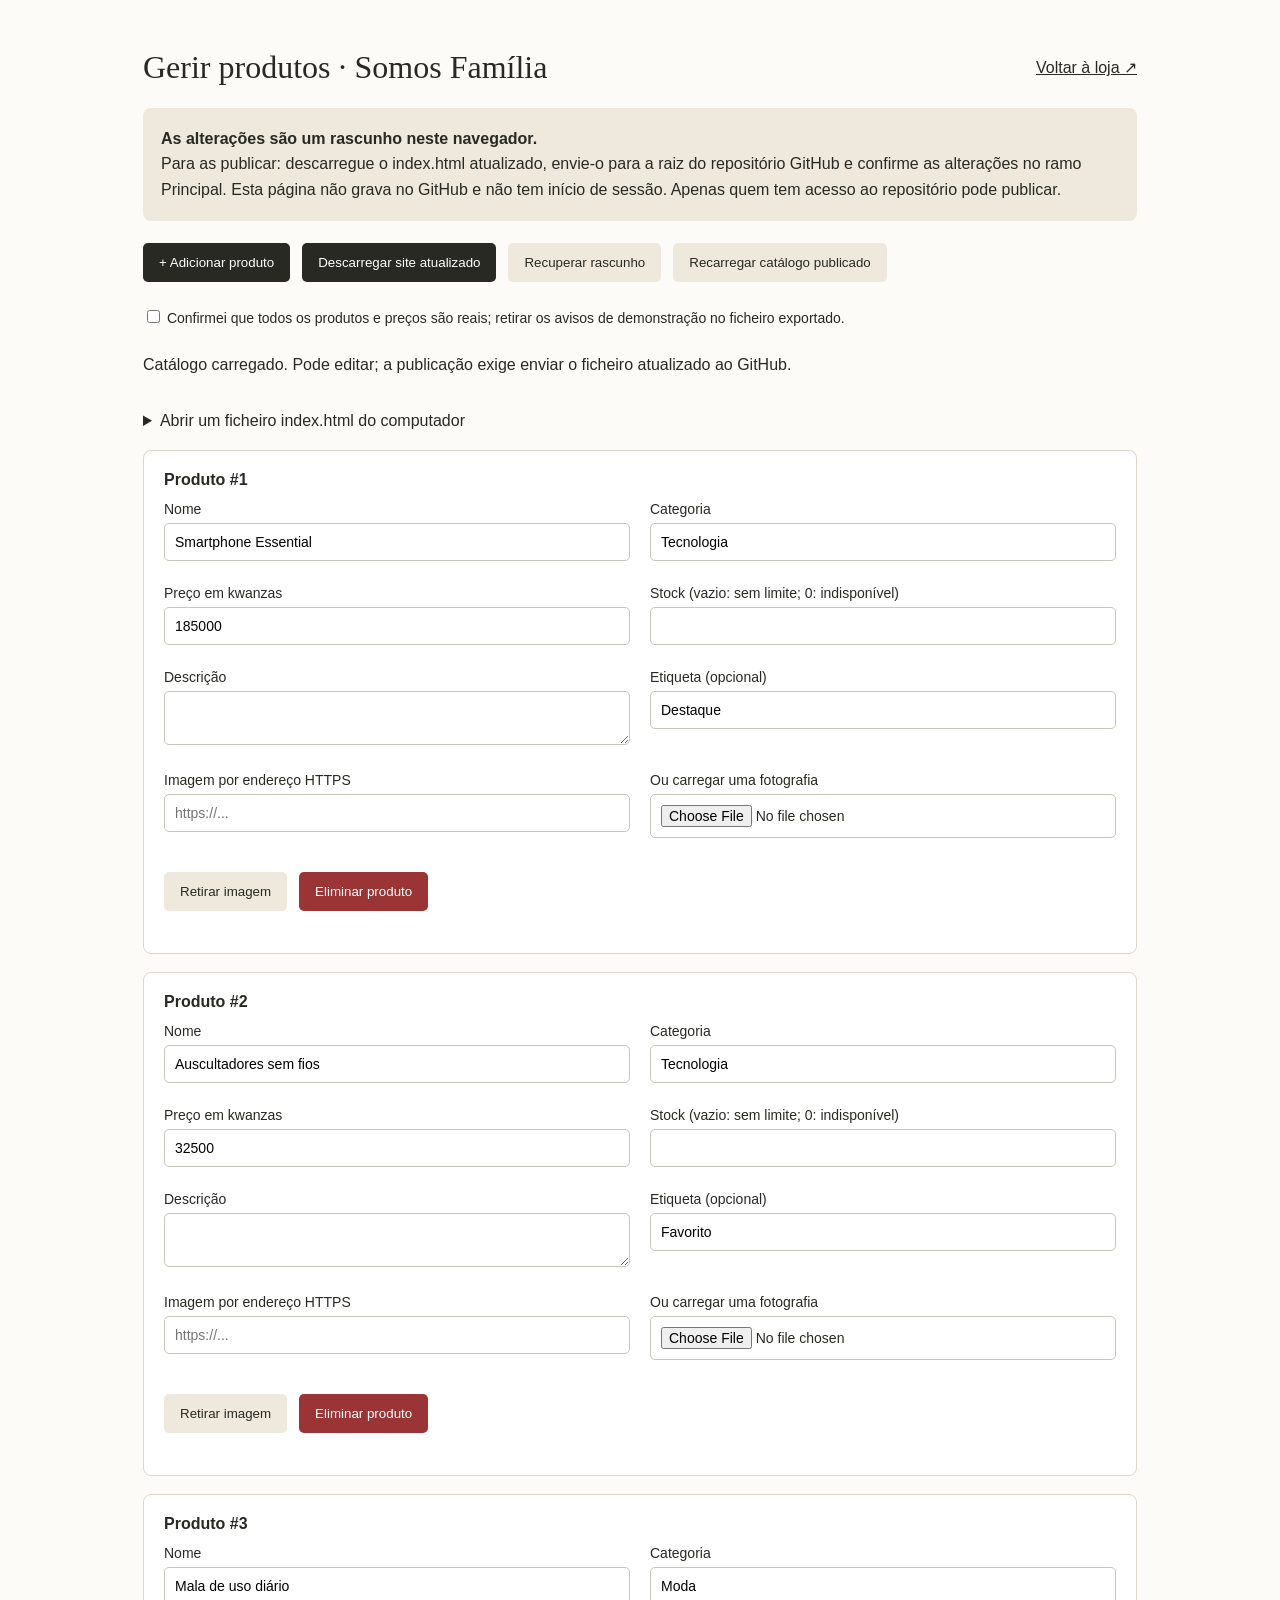
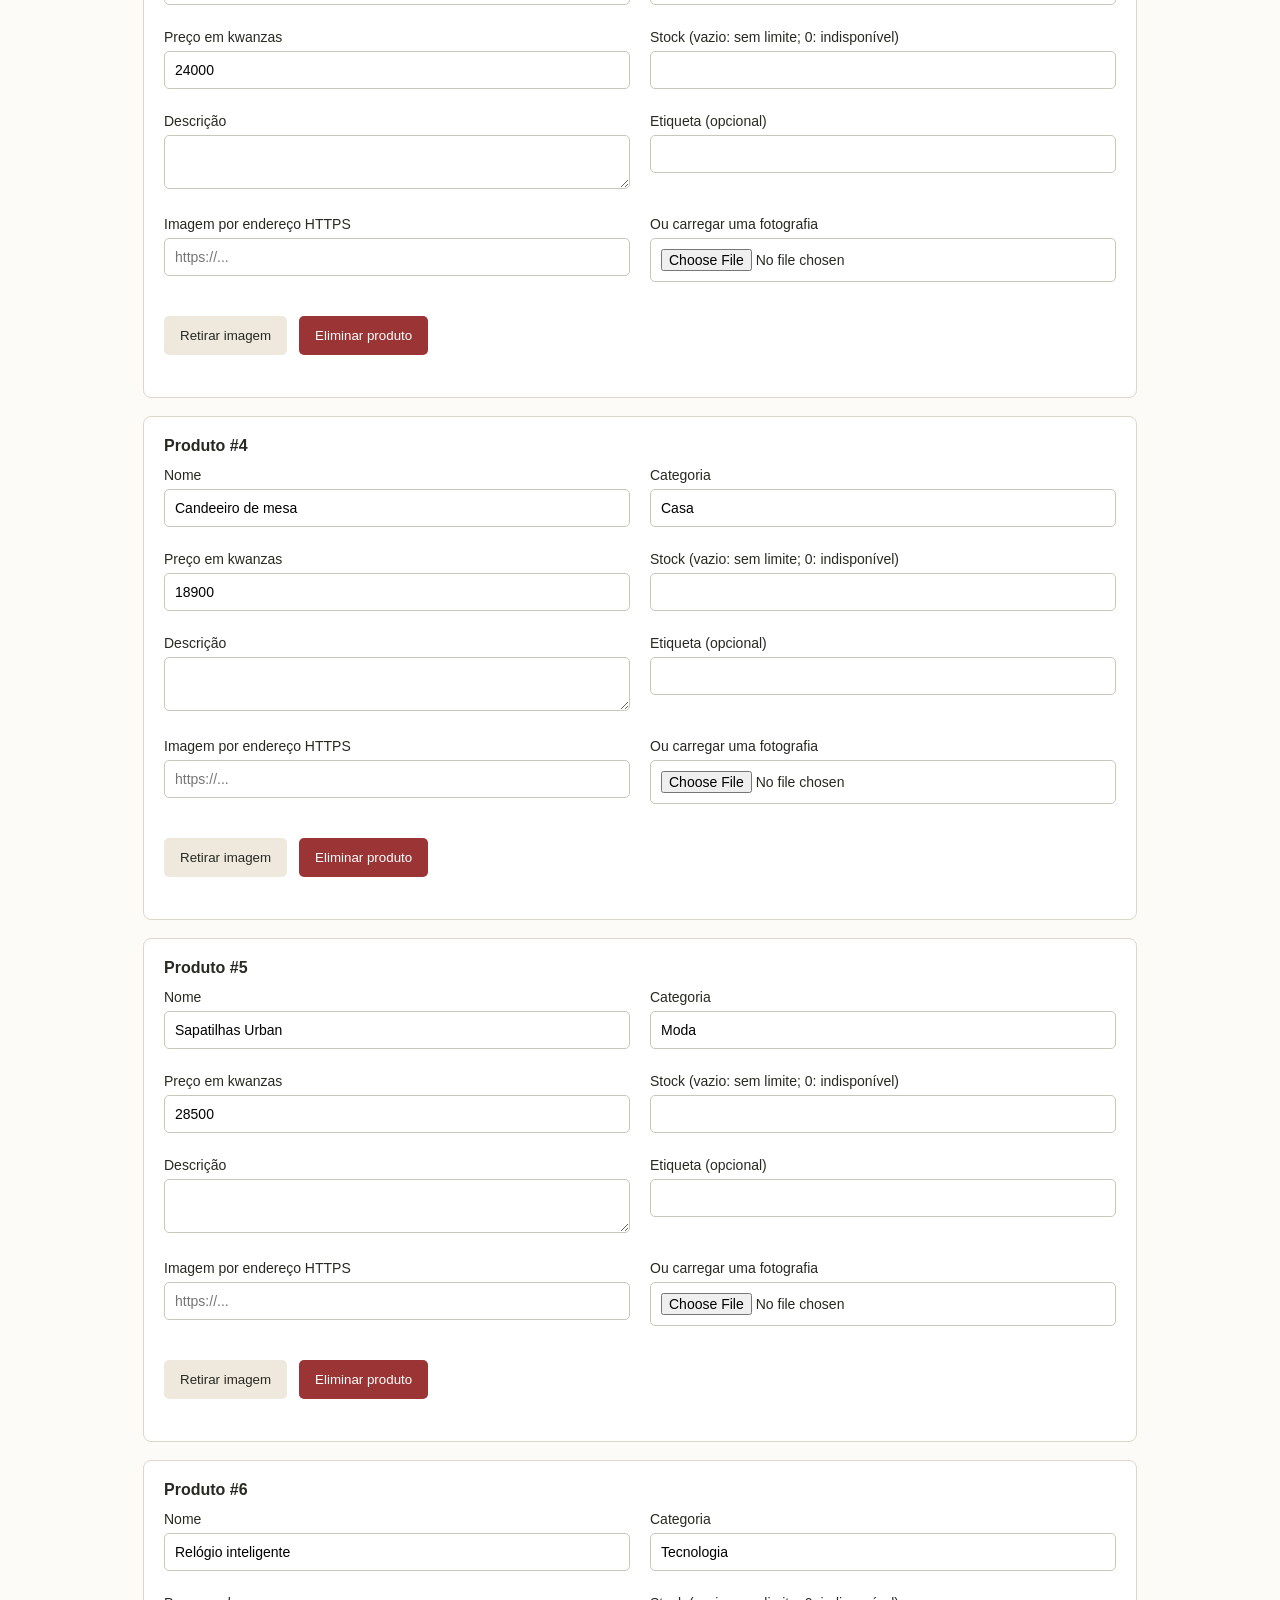
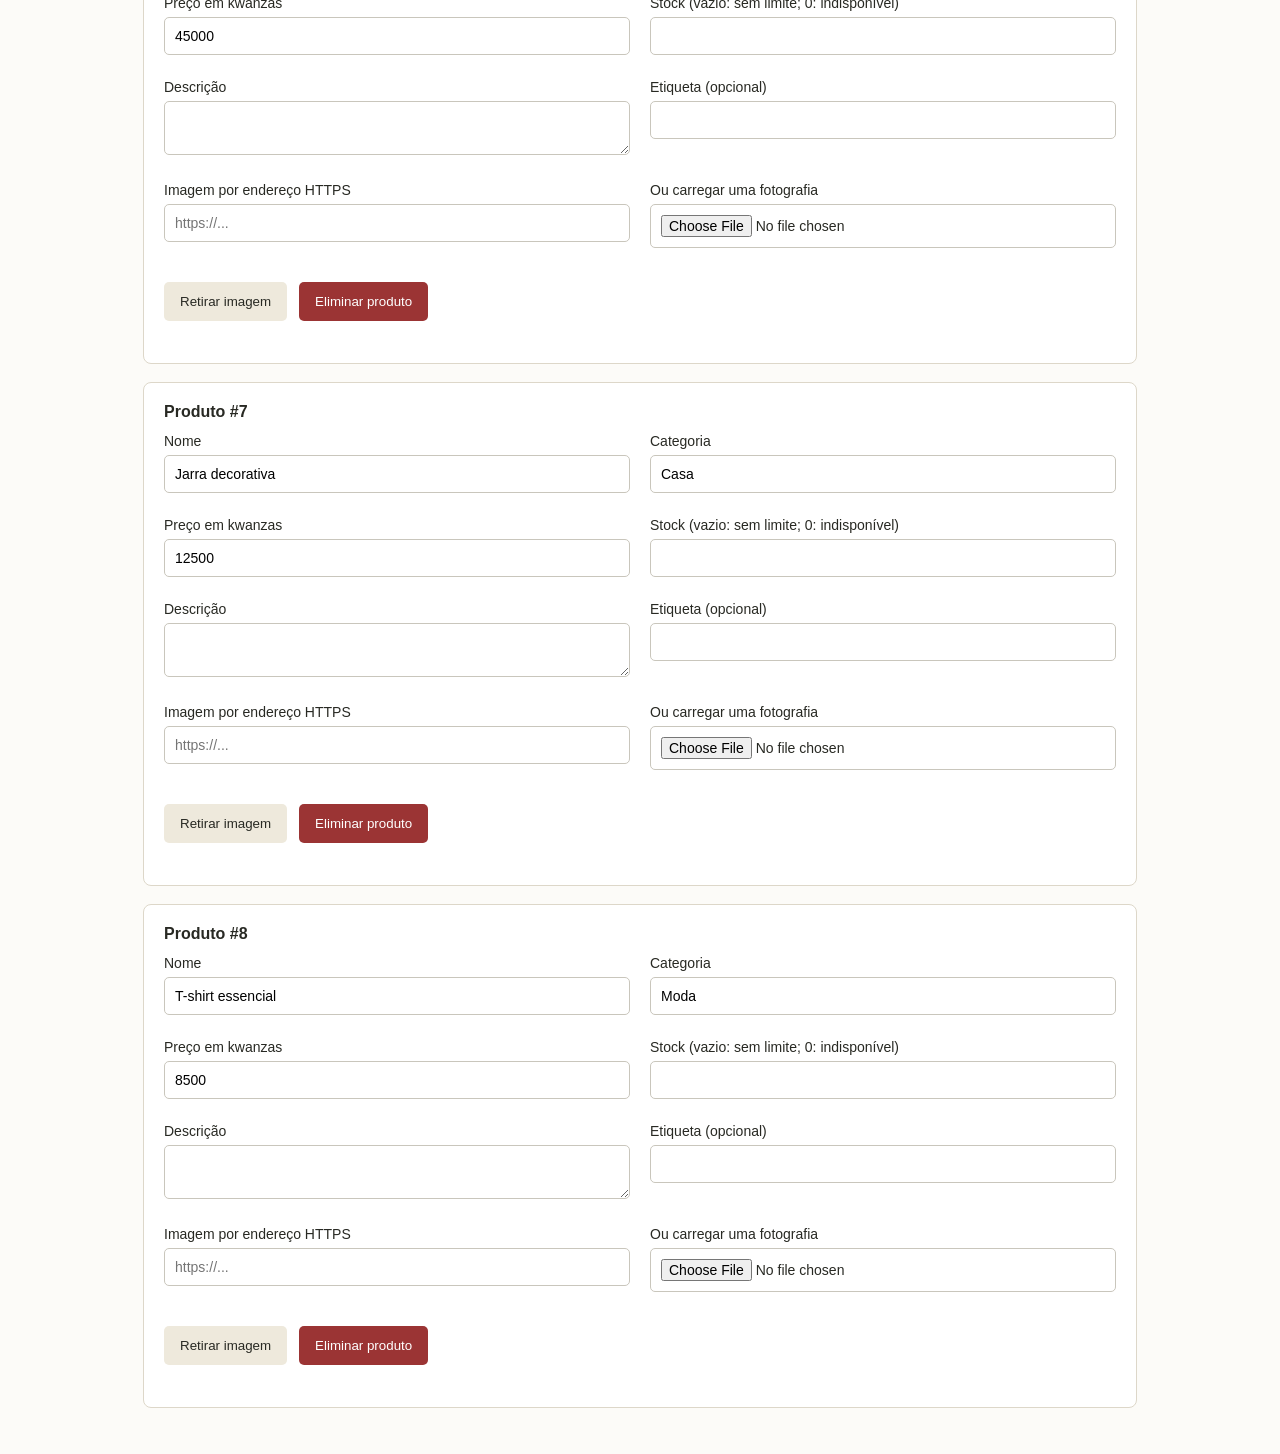
==== admin.html @ 4648beff "Add files via upload" ====
<!doctype html><html lang="pt-AO"><head><meta charset="utf-8"><meta name="viewport" content="width=device-width,initial-scale=1"><title>Gerir produtos — Somos Família</title><style>*{box-sizing:border-box}body{font:16px Arial,sans-serif;background:#fcfbf8;color:#282923;margin:0}main{max-width:1050px;margin:auto;padding:28px}header{display:flex;justify-content:space-between;align-items:center;gap:12px;flex-wrap:wrap}h1{font:32px Georgia,serif}button,.button{background:#282923;color:white;border:0;border-radius:5px;padding:12px 16px;cursor:pointer;text-decoration:none}button:disabled{opacity:.4;cursor:default}.toolbar{display:flex;gap:12px;flex-wrap:wrap;margin:22px 0}.notice{padding:18px;background:#eee9dc;line-height:1.6;border-radius:8px}label{display:block;font-size:14px;margin:12px 0}input,select,textarea{width:100%;padding:10px;border:1px solid #c9c6bc;border-radius:5px;margin-top:6px;font:inherit}article{padding:20px;border:1px solid #ddd7c9;border-radius:8px;margin:18px 0;background:white}.fields{display:grid;grid-template-columns:1fr 1fr;gap:0 20px}.preview{width:100px;height:100px;object-fit:contain}.secondary{background:#eee9dc;color:#282923}.danger{background:#9b3434}#status{padding:15px 0;line-height:1.5}a{color:inherit}details{margin:20px 0}@media(max-width:600px){main{padding:18px}.fields{grid-template-columns:1fr}h1{font-size:27px}}</style></head><body><main><header><h1>Gerir produtos · Somos Família</h1><a href="index.html">Voltar à loja ↗</a></header><div class="notice"><strong>As alterações são um rascunho neste navegador.</strong><br>Para as publicar: descarregue o index.html atualizado, envie-o para a raiz do repositório GitHub e confirme as alterações no ramo Principal. Esta página não grava no GitHub e não tem início de sessão. Apenas quem tem acesso ao repositório pode publicar.</div><div class="toolbar"><button id="add" disabled>+ Adicionar produto</button><button id="export" disabled>Descarregar site atualizado</button><button id="restore" class="secondary" disabled>Recuperar rascunho</button><button id="reset" class="secondary" disabled>Recarregar catálogo publicado</button></div><label><input id="real-prices" type="checkbox" style="width:auto"> Confirmei que todos os produtos e preços são reais; retirar os avisos de demonstração no ficheiro exportado.</label><div id="status" role="status">A carregar o catálogo…</div><details><summary>Abrir um ficheiro index.html do computador</summary><p>Use esta opção se abriu o gestor fora do site ou quer importar uma versão anterior.</p><input id="import" type="file" accept=".html,text/html"></details><section id="list"></section></main><script>
const key='somosfamilia-manager-draft-v1';let template='',products=[];
const $=id=>document.getElementById(id),esc=v=>String(v??'').replace(/[&<>"']/g,c=>({'&':'&amp;','<':'&lt;','>':'&gt;','"':'&quot;',"'":'&#39;'}[c]));
function tell(s){$('status').textContent=s}
function extract(html){const m=html.match(/let products=(\[[\s\S]*?\]);let cart=/);if(!m)throw new Error('Este ficheiro não contém o catálogo compatível.');const a=JSON.parse(m[1]);validate(a);return a}
function validate(a){if(!Array.isArray(a)||!a.length||a.length>200)throw new Error('O catálogo deve ter entre 1 e 200 produtos.');const ids=new Set;for(const p of a){if(!Number.isSafeInteger(p.id)||p.id<1||ids.has(p.id))throw new Error('Identificador inválido ou duplicado.');ids.add(p.id);if(typeof p.name!=='string'||!p.name.trim()||typeof p.cat!=='string'||!p.cat.trim())throw new Error('Preencha o nome e a categoria de todos os produtos.');if(!Number.isFinite(p.price)||p.price<0)throw new Error('Preencha preços válidos em kwanzas.');if(p.stock!=null&&(!Number.isInteger(p.stock)||p.stock<0))throw new Error('O stock deve ser um número inteiro positivo ou zero.');if(p.image&&!/^(https:\/\/|data:image\/(png|jpeg|webp);base64,)/i.test(p.image))throw new Error('Use uma imagem carregada ou um endereço HTTPS.');}}
function draft(){try{localStorage.setItem(key,JSON.stringify({products,real:$('real-prices').checked}));tell('Rascunho guardado neste navegador. Ainda não publicado.')}catch{tell('Não foi possível guardar o rascunho. Descarregue o ficheiro antes de fechar.')}}
function render(){ $('list').innerHTML=products.map(p=>`<article data-id="${p.id}"><strong>Produto #${p.id}</strong><div class="fields"><label>Nome<input data-field="name" value="${esc(p.name)}" maxlength="150" required></label><label>Categoria<input data-field="cat" value="${esc(p.cat)}" maxlength="60" required></label><label>Preço em kwanzas<input data-field="price" type="number" min="0" step="0.01" value="${p.price}"></label><label>Stock (vazio: sem limite; 0: indisponível)<input data-field="stock" type="number" min="0" step="1" value="${p.stock??''}"></label><label>Descrição<textarea data-field="description" maxlength="500">${esc(p.description||'')}</textarea></label><label>Etiqueta (opcional)<input data-field="badge" value="${esc(p.badge||'')}" maxlength="60"></label><label>Imagem por endereço HTTPS<input data-field="image" value="${p.image?.startsWith('https://')?esc(p.image):''}" placeholder="https://..."></label><label>Ou carregar uma fotografia<input data-upload type="file" accept="image/png,image/jpeg,image/webp"></label></div>${p.image?`<img class="preview" src="${esc(p.image)}" alt="Pré-visualização">`:''}<div class="toolbar"><button class="secondary" data-clear>Retirar imagem</button><button class="danger" data-delete>Eliminar produto</button></div></article>`).join('');}
function activate(html){const a=extract(html);template=html;products=a;render();for(const id of ['add','export','reset','restore'])$(id).disabled=false;tell('Catálogo carregado. Pode editar; a publicação exige enviar o ficheiro atualizado ao GitHub.');}
$('list').addEventListener('input',e=>{const field=e.target.dataset.field;if(!field)return;const p=products.find(p=>p.id===Number(e.target.closest('article').dataset.id));let v=e.target.value;if(field==='price')v=v===''?NaN:Number(v);if(field==='stock')v=v===''?null:Number(v);if(field==='image'&&!v&&p.image?.startsWith('data:'))return;p[field]=v;draft()});
$('list').addEventListener('click',e=>{const card=e.target.closest('article');if(!card)return;const id=Number(card.dataset.id);if(e.target.hasAttribute('data-delete')){if(!confirm('Eliminar este produto do rascunho?'))return;products=products.filter(p=>p.id!==id);render();draft()}if(e.target.hasAttribute('data-clear')){delete products.find(p=>p.id===id).image;render();draft()}});
$('list').addEventListener('change',async e=>{if(!e.target.hasAttribute('data-upload'))return;const file=e.target.files[0];if(!file)return;try{if(!['image/png','image/jpeg','image/webp'].includes(file.type))throw new Error('Escolha PNG, JPEG ou WebP.');if(file.size>15000000)throw new Error('Escolha uma imagem até 15 MB.');const id=Number(e.target.closest('article').dataset.id),img=await createImageBitmap(file),c=document.createElement('canvas'),scale=Math.min(1,900/Math.max(img.width,img.height));c.width=Math.max(1,Math.round(img.width*scale));c.height=Math.max(1,Math.round(img.height*scale));c.getContext('2d').drawImage(img,0,0,c.width,c.height);img.close();const p=products.find(p=>p.id===id);if(!p)return;p.image=c.toDataURL('image/webp',0.82);render();draft()}catch(err){tell(err.message)}});
$('add').onclick=()=>{products.push({id:Math.max(0,...products.map(p=>p.id))+1,name:'Novo produto',cat:'Casa',price:0,art:'bag'});render();draft();$('list').lastElementChild.scrollIntoView({behavior:'smooth'});};
$('real-prices').onchange=draft;
$('restore').onclick=()=>{try{const a=JSON.parse(localStorage.getItem(key)||'null');if(!a)throw new Error('Não há rascunho guardado.');validate(a.products);products=a.products;$('real-prices').checked=!!a.real;render();tell('Rascunho recuperado. Ainda não publicado.')}catch(e){tell(e.message)}};
$('reset').onclick=()=>{if(!confirm('Substituir as alterações pelo catálogo carregado do site?'))return;products=extract(template);$('real-prices').checked=false;render();draft()};
$('import').onchange=async e=>{try{const f=e.target.files[0];if(f)activate(await f.text())}catch(err){tell(err.message)}};
function build(){validate(products);const json=JSON.stringify(products).replace(/</g,'\\u003c');let html=template.replace(/let products=(\[[\s\S]*?\]);let cart=/,()=> 'let products='+json+';let cart=');if($('real-prices').checked){html=html.replace('CATÁLOGO DE DEMONSTRAÇÃO · PREÇOS ILUSTRATIVOS EM KWANZAS','SOMOS FAMÍLIA · PREÇOS EM KWANZAS').replace('Loja de demonstração · Catálogo de exemplo','Produtos e preços sujeitos a confirmação').replace('Catálogo de exemplo: produtos e preços ilustrativos.','Confirme preços e disponibilidade com a loja.').replace('CATÁLOGO DE EXEMPLO — confirmar produtos e preços.','Confirmar produtos, preços e entrega.').replace('Total ilustrativo:','Subtotal dos produtos:').replace('Loja de demonstração com catálogo e carrinho.','Catálogo de produtos e pedidos por WhatsApp.');}return html;}
$('export').onclick=()=>{try{const html=build(),blob=new Blob([html],{type:'text/html;charset=utf-8'}),url=URL.createObjectURL(blob),a=document.createElement('a');a.href=url;a.download='index.html';a.click();setTimeout(()=>URL.revokeObjectURL(url),10000);tell('index.html descarregado. Envie-o à raiz do GitHub, com esse nome exato, e confirme no ramo Principal para publicar.')}catch(e){tell(e.message)}};
fetch('index.html',{cache:'no-store'}).then(r=>{if(!r.ok)throw new Error('Não foi possível abrir o site.');return r.text()}).then(activate).catch(()=>tell('Abra este gestor no site publicado ou importe o index.html do computador.'));
</script></body></html>
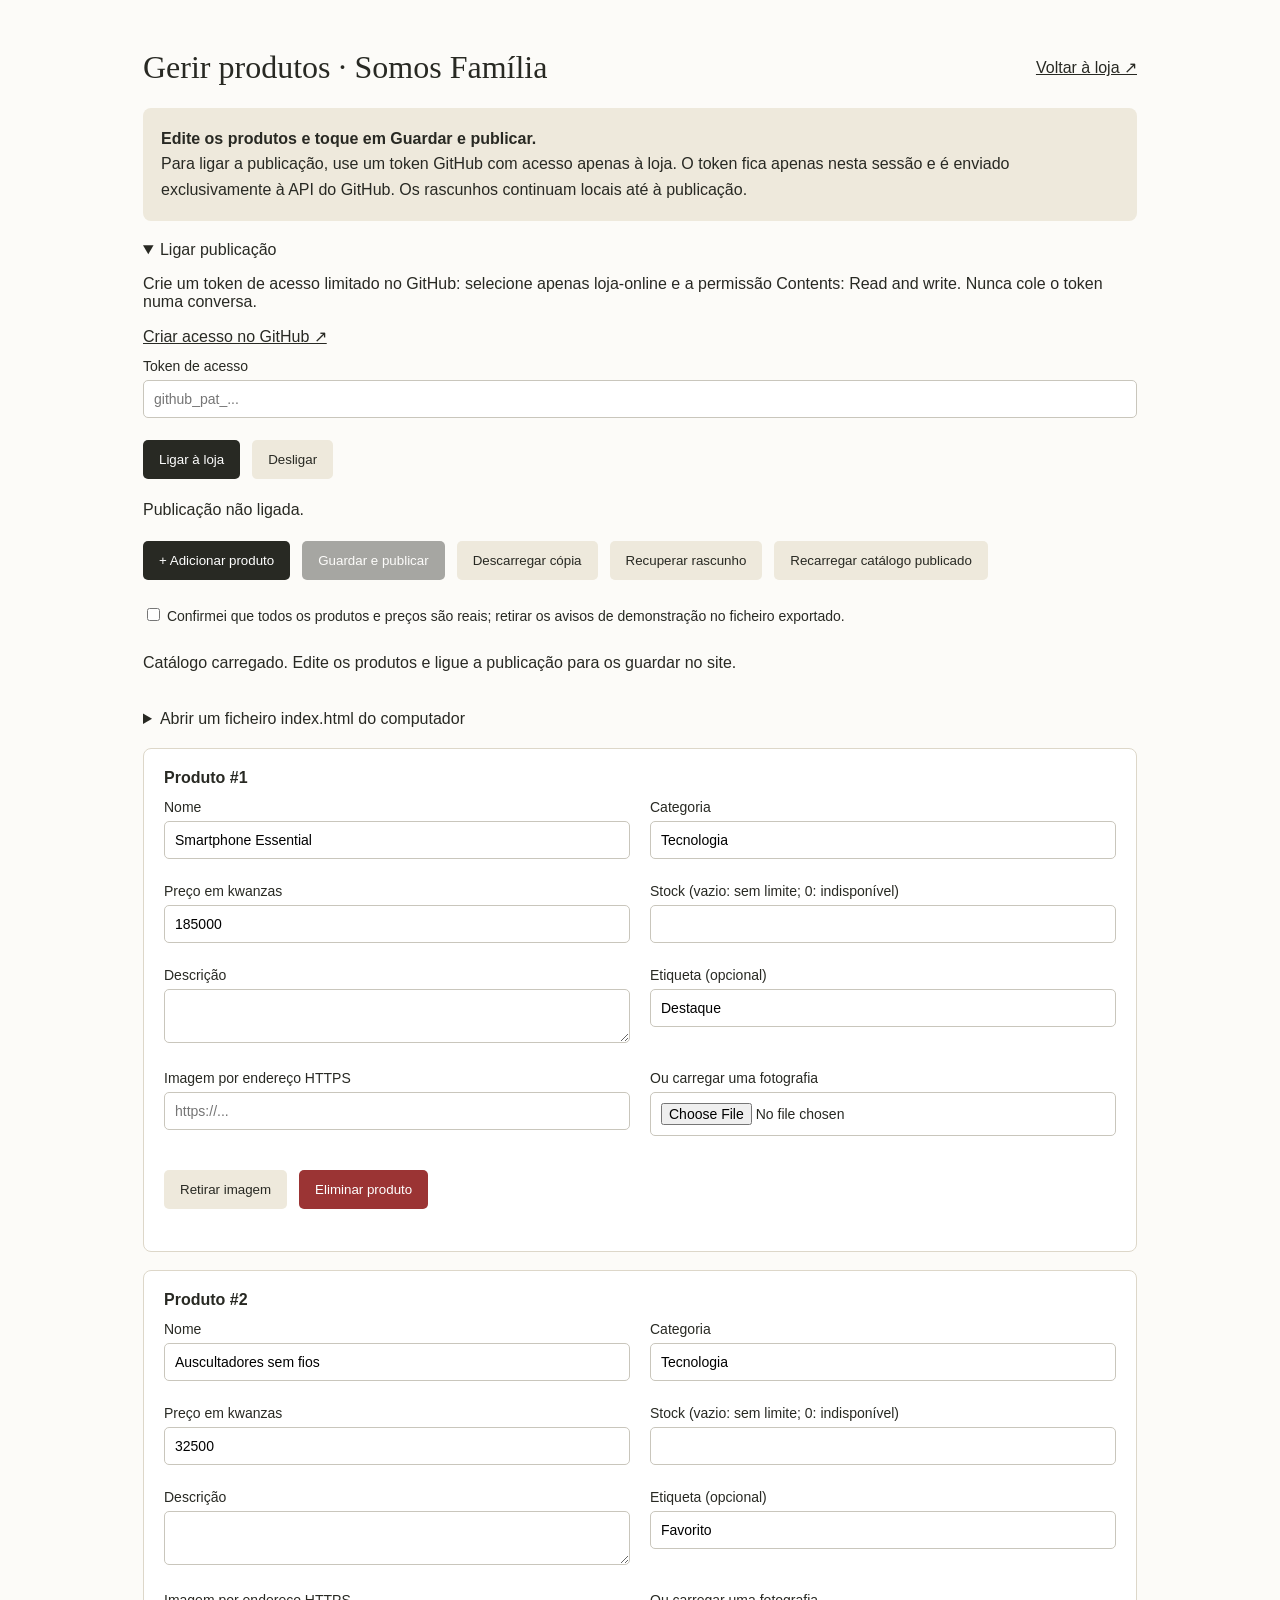
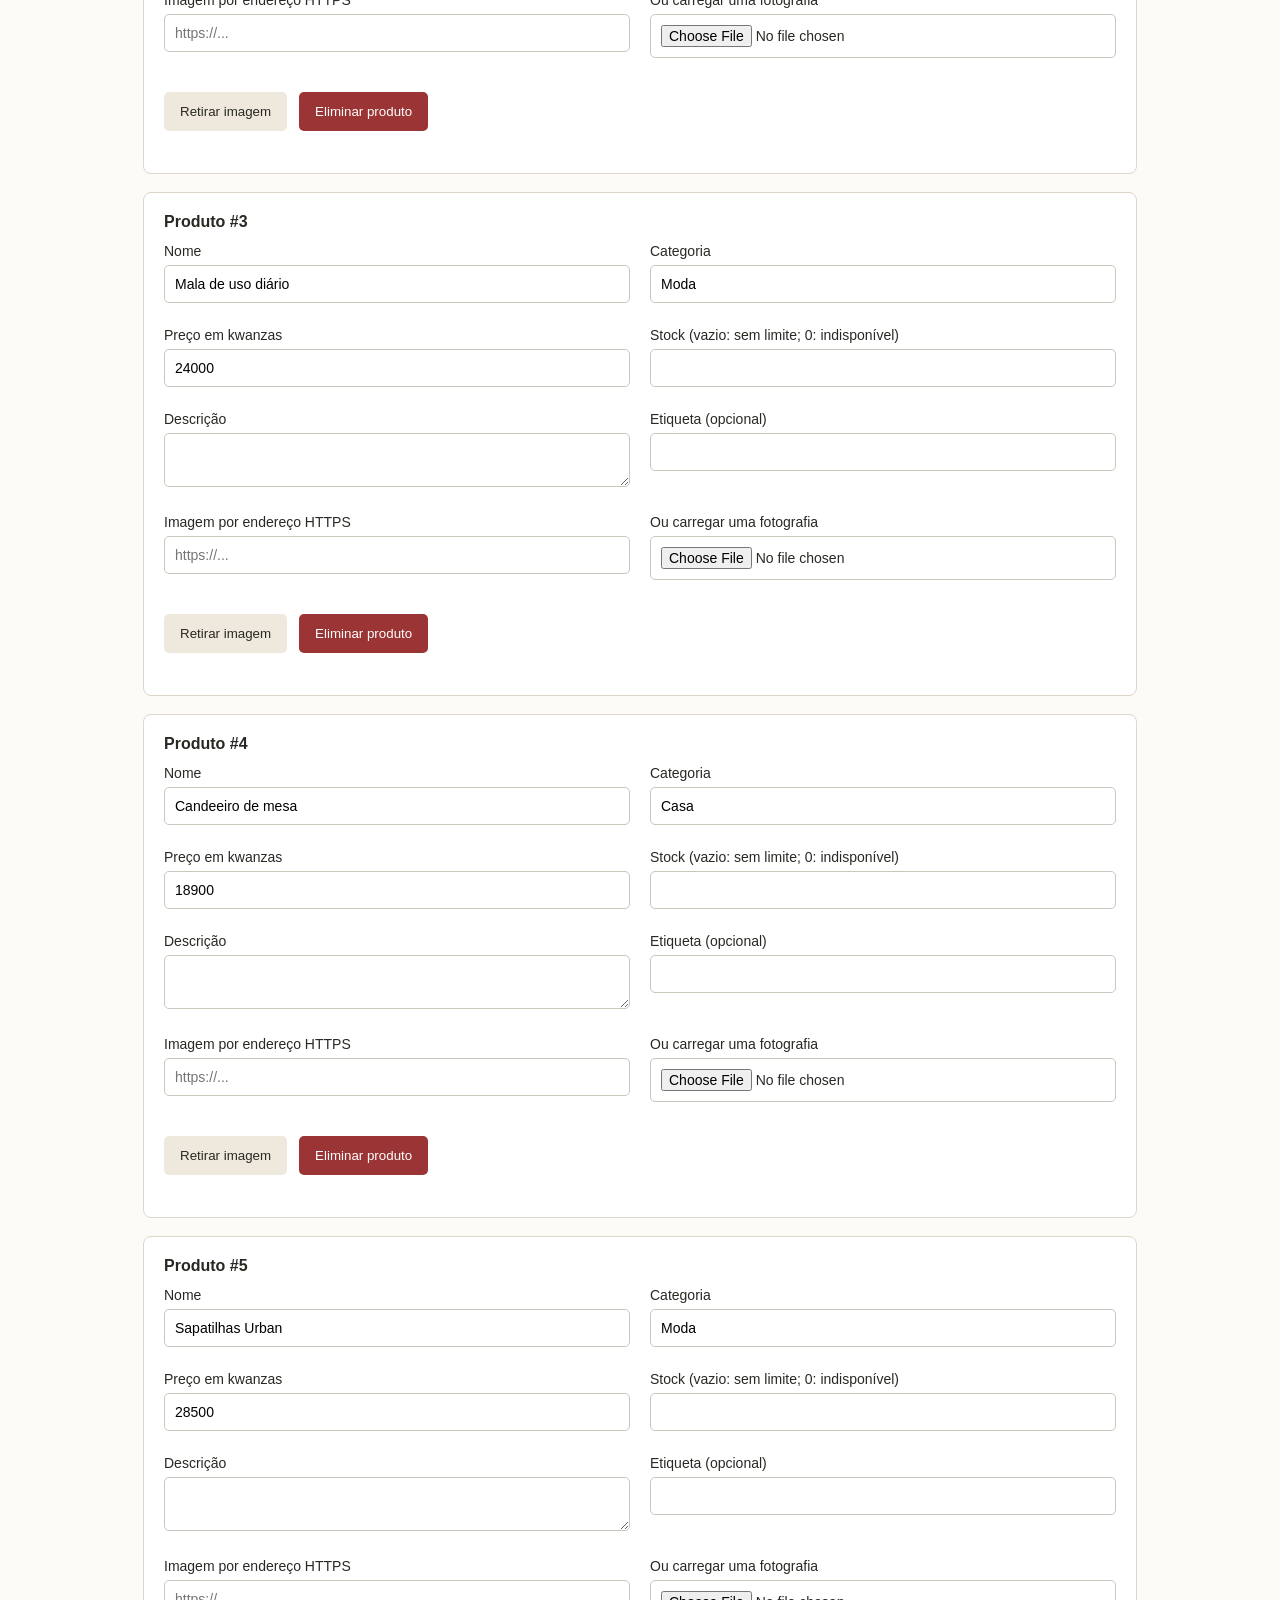
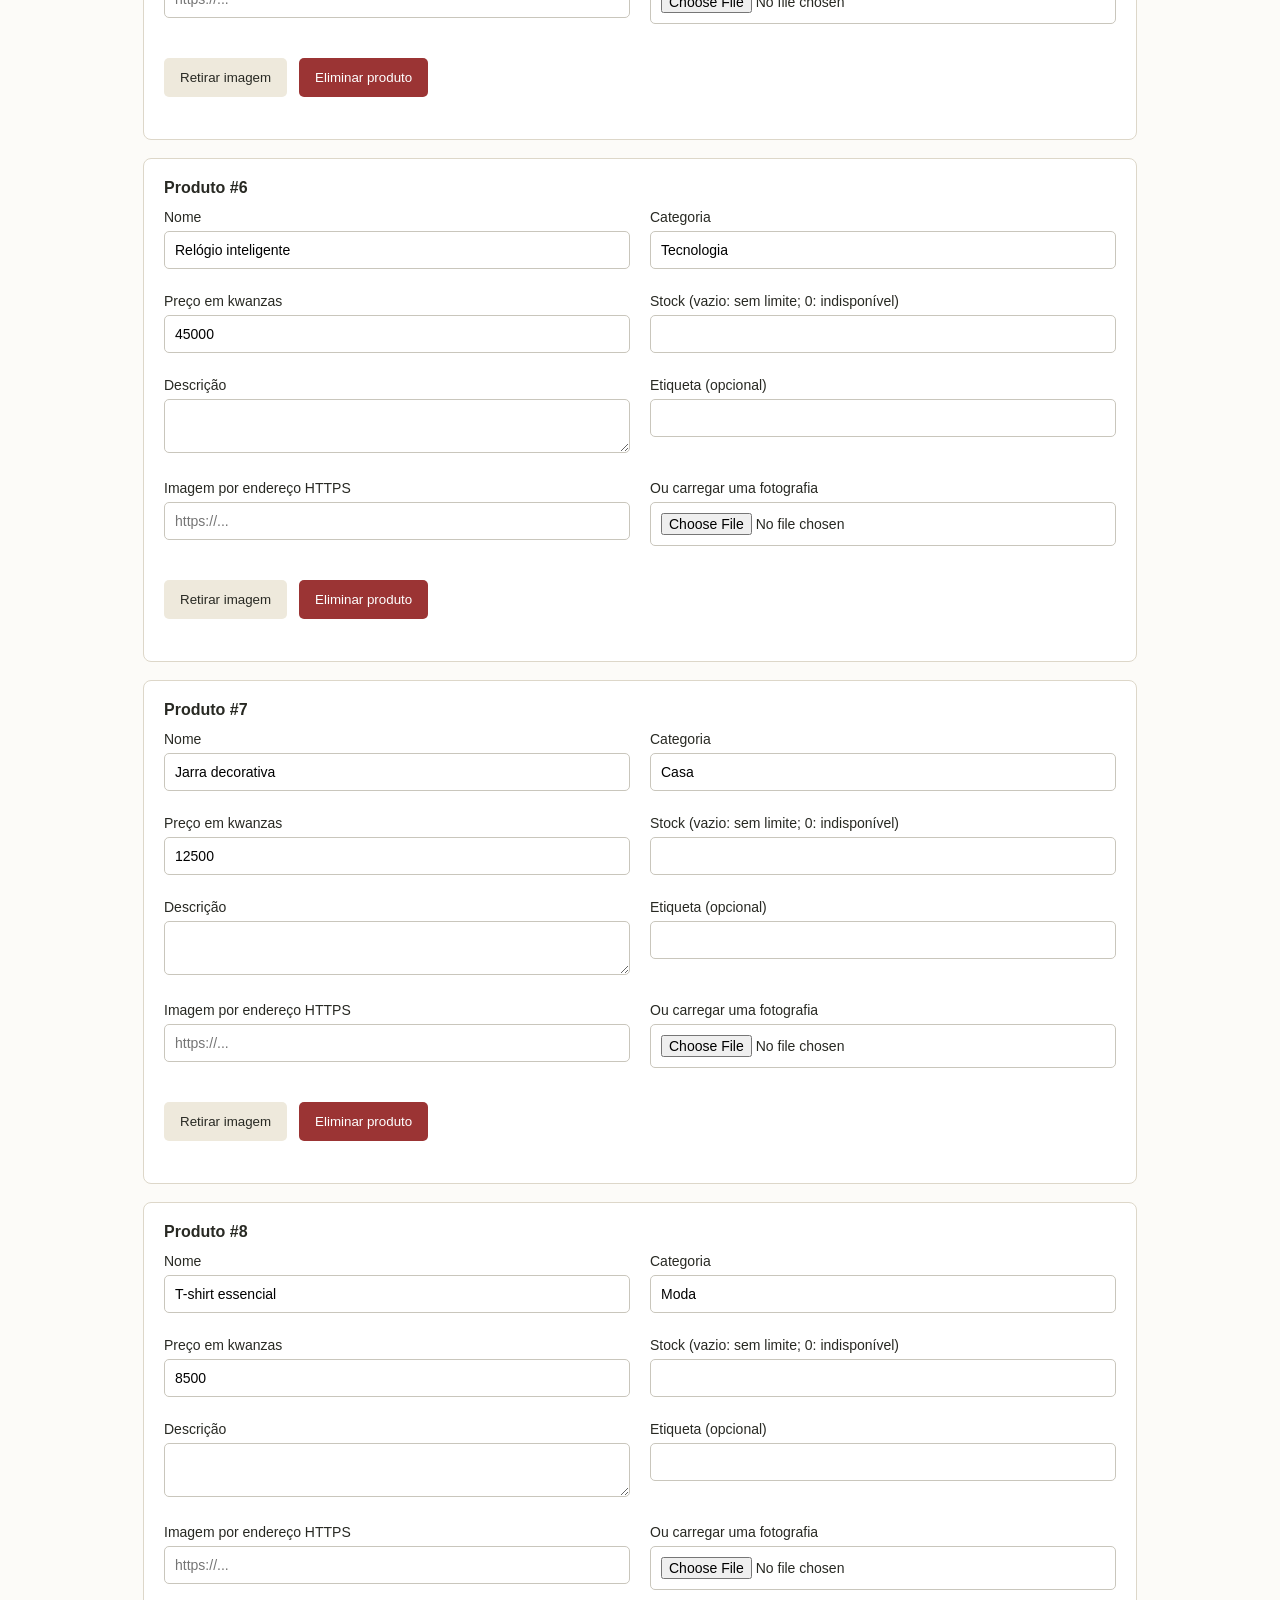
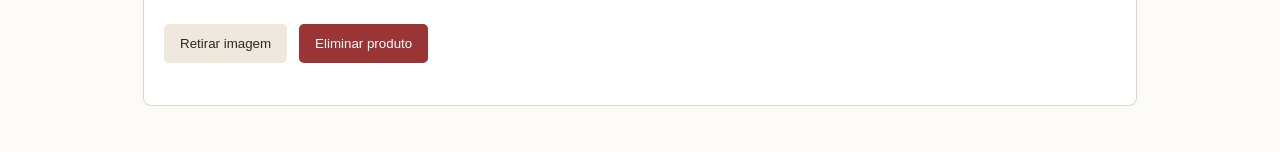
==== commit f13c9fc7: "Add files via upload" ====
--- a/admin.html
+++ b/admin.html
@@ -1,4 +1,4 @@
-<!doctype html><html lang="pt-AO"><head><meta charset="utf-8"><meta name="viewport" content="width=device-width,initial-scale=1"><title>Gerir produtos — Somos Família</title><style>*{box-sizing:border-box}body{font:16px Arial,sans-serif;background:#fcfbf8;color:#282923;margin:0}main{max-width:1050px;margin:auto;padding:28px}header{display:flex;justify-content:space-between;align-items:center;gap:12px;flex-wrap:wrap}h1{font:32px Georgia,serif}button,.button{background:#282923;color:white;border:0;border-radius:5px;padding:12px 16px;cursor:pointer;text-decoration:none}button:disabled{opacity:.4;cursor:default}.toolbar{display:flex;gap:12px;flex-wrap:wrap;margin:22px 0}.notice{padding:18px;background:#eee9dc;line-height:1.6;border-radius:8px}label{display:block;font-size:14px;margin:12px 0}input,select,textarea{width:100%;padding:10px;border:1px solid #c9c6bc;border-radius:5px;margin-top:6px;font:inherit}article{padding:20px;border:1px solid #ddd7c9;border-radius:8px;margin:18px 0;background:white}.fields{display:grid;grid-template-columns:1fr 1fr;gap:0 20px}.preview{width:100px;height:100px;object-fit:contain}.secondary{background:#eee9dc;color:#282923}.danger{background:#9b3434}#status{padding:15px 0;line-height:1.5}a{color:inherit}details{margin:20px 0}@media(max-width:600px){main{padding:18px}.fields{grid-template-columns:1fr}h1{font-size:27px}}</style></head><body><main><header><h1>Gerir produtos · Somos Família</h1><a href="index.html">Voltar à loja ↗</a></header><div class="notice"><strong>As alterações são um rascunho neste navegador.</strong><br>Para as publicar: descarregue o index.html atualizado, envie-o para a raiz do repositório GitHub e confirme as alterações no ramo Principal. Esta página não grava no GitHub e não tem início de sessão. Apenas quem tem acesso ao repositório pode publicar.</div><div class="toolbar"><button id="add" disabled>+ Adicionar produto</button><button id="export" disabled>Descarregar site atualizado</button><button id="restore" class="secondary" disabled>Recuperar rascunho</button><button id="reset" class="secondary" disabled>Recarregar catálogo publicado</button></div><label><input id="real-prices" type="checkbox" style="width:auto"> Confirmei que todos os produtos e preços são reais; retirar os avisos de demonstração no ficheiro exportado.</label><div id="status" role="status">A carregar o catálogo…</div><details><summary>Abrir um ficheiro index.html do computador</summary><p>Use esta opção se abriu o gestor fora do site ou quer importar uma versão anterior.</p><input id="import" type="file" accept=".html,text/html"></details><section id="list"></section></main><script>
+<!doctype html><html lang="pt-AO"><head><meta charset="utf-8"><meta name="viewport" content="width=device-width,initial-scale=1"><title>Gerir produtos — Somos Família</title><style>*{box-sizing:border-box}body{font:16px Arial,sans-serif;background:#fcfbf8;color:#282923;margin:0}main{max-width:1050px;margin:auto;padding:28px}header{display:flex;justify-content:space-between;align-items:center;gap:12px;flex-wrap:wrap}h1{font:32px Georgia,serif}button,.button{background:#282923;color:white;border:0;border-radius:5px;padding:12px 16px;cursor:pointer;text-decoration:none}button:disabled{opacity:.4;cursor:default}.toolbar{display:flex;gap:12px;flex-wrap:wrap;margin:22px 0}.notice{padding:18px;background:#eee9dc;line-height:1.6;border-radius:8px}label{display:block;font-size:14px;margin:12px 0}input,select,textarea{width:100%;padding:10px;border:1px solid #c9c6bc;border-radius:5px;margin-top:6px;font:inherit}article{padding:20px;border:1px solid #ddd7c9;border-radius:8px;margin:18px 0;background:white}.fields{display:grid;grid-template-columns:1fr 1fr;gap:0 20px}.preview{width:100px;height:100px;object-fit:contain}.secondary{background:#eee9dc;color:#282923}.danger{background:#9b3434}#status{padding:15px 0;line-height:1.5}a{color:inherit}details{margin:20px 0}@media(max-width:600px){main{padding:18px}.fields{grid-template-columns:1fr}h1{font-size:27px}}</style></head><body><main><header><h1>Gerir produtos · Somos Família</h1><a href="index.html">Voltar à loja ↗</a></header><div class="notice"><strong>Edite os produtos e toque em Guardar e publicar.</strong><br>Para ligar a publicação, use um token GitHub com acesso apenas à loja. O token fica apenas nesta sessão e é enviado exclusivamente à API do GitHub. Os rascunhos continuam locais até à publicação.</div><details open><summary>Ligar publicação</summary><p>Crie um token de acesso limitado no GitHub: selecione apenas loja-online e a permissão Contents: Read and write. Nunca cole o token numa conversa.</p><a href="https://github.com/settings/personal-access-tokens/new?name=Somos%20Familia%20Produtos&target_name=eteodoro440-spec&expires_in=30&contents=write" target="_blank" rel="noopener">Criar acesso no GitHub ↗</a><label>Token de acesso<input id="token" type="password" autocomplete="off" spellcheck="false" placeholder="github_pat_..."></label><div class="toolbar"><button id="connect" type="button">Ligar à loja</button><button id="disconnect" type="button" class="secondary">Desligar</button></div><p id="connection" role="status">Publicação não ligada.</p></details><div class="toolbar"><button id="add" disabled>+ Adicionar produto</button><button id="publish" disabled>Guardar e publicar</button><button id="export" class="secondary" disabled>Descarregar cópia</button><button id="restore" class="secondary" disabled>Recuperar rascunho</button><button id="reset" class="secondary" disabled>Recarregar catálogo publicado</button></div><label><input id="real-prices" type="checkbox" style="width:auto"> Confirmei que todos os produtos e preços são reais; retirar os avisos de demonstração no ficheiro exportado.</label><div id="status" role="status">A carregar o catálogo…</div><details><summary>Abrir um ficheiro index.html do computador</summary><p>Use esta opção se abriu o gestor fora do site ou quer importar uma versão anterior.</p><input id="import" type="file" accept=".html,text/html"></details><section id="list"></section></main><script>
 const key='somosfamilia-manager-draft-v1';let template='',products=[];
 const $=id=>document.getElementById(id),esc=v=>String(v??'').replace(/[&<>"']/g,c=>({'&':'&amp;','<':'&lt;','>':'&gt;','"':'&quot;',"'":'&#39;'}[c]));
 function tell(s){$('status').textContent=s}
@@ -6,7 +6,7 @@
 function validate(a){if(!Array.isArray(a)||!a.length||a.length>200)throw new Error('O catálogo deve ter entre 1 e 200 produtos.');const ids=new Set;for(const p of a){if(!Number.isSafeInteger(p.id)||p.id<1||ids.has(p.id))throw new Error('Identificador inválido ou duplicado.');ids.add(p.id);if(typeof p.name!=='string'||!p.name.trim()||typeof p.cat!=='string'||!p.cat.trim())throw new Error('Preencha o nome e a categoria de todos os produtos.');if(!Number.isFinite(p.price)||p.price<0)throw new Error('Preencha preços válidos em kwanzas.');if(p.stock!=null&&(!Number.isInteger(p.stock)||p.stock<0))throw new Error('O stock deve ser um número inteiro positivo ou zero.');if(p.image&&!/^(https:\/\/|data:image\/(png|jpeg|webp);base64,)/i.test(p.image))throw new Error('Use uma imagem carregada ou um endereço HTTPS.');}}
 function draft(){try{localStorage.setItem(key,JSON.stringify({products,real:$('real-prices').checked}));tell('Rascunho guardado neste navegador. Ainda não publicado.')}catch{tell('Não foi possível guardar o rascunho. Descarregue o ficheiro antes de fechar.')}}
 function render(){ $('list').innerHTML=products.map(p=>`<article data-id="${p.id}"><strong>Produto #${p.id}</strong><div class="fields"><label>Nome<input data-field="name" value="${esc(p.name)}" maxlength="150" required></label><label>Categoria<input data-field="cat" value="${esc(p.cat)}" maxlength="60" required></label><label>Preço em kwanzas<input data-field="price" type="number" min="0" step="0.01" value="${p.price}"></label><label>Stock (vazio: sem limite; 0: indisponível)<input data-field="stock" type="number" min="0" step="1" value="${p.stock??''}"></label><label>Descrição<textarea data-field="description" maxlength="500">${esc(p.description||'')}</textarea></label><label>Etiqueta (opcional)<input data-field="badge" value="${esc(p.badge||'')}" maxlength="60"></label><label>Imagem por endereço HTTPS<input data-field="image" value="${p.image?.startsWith('https://')?esc(p.image):''}" placeholder="https://..."></label><label>Ou carregar uma fotografia<input data-upload type="file" accept="image/png,image/jpeg,image/webp"></label></div>${p.image?`<img class="preview" src="${esc(p.image)}" alt="Pré-visualização">`:''}<div class="toolbar"><button class="secondary" data-clear>Retirar imagem</button><button class="danger" data-delete>Eliminar produto</button></div></article>`).join('');}
-function activate(html){const a=extract(html);template=html;products=a;render();for(const id of ['add','export','reset','restore'])$(id).disabled=false;tell('Catálogo carregado. Pode editar; a publicação exige enviar o ficheiro atualizado ao GitHub.');}
+function activate(html){const a=extract(html);template=html;products=a;render();for(const id of ['add','export','reset','restore'])$(id).disabled=false;tell('Catálogo carregado. Edite os produtos e ligue a publicação para os guardar no site.');}
 $('list').addEventListener('input',e=>{const field=e.target.dataset.field;if(!field)return;const p=products.find(p=>p.id===Number(e.target.closest('article').dataset.id));let v=e.target.value;if(field==='price')v=v===''?NaN:Number(v);if(field==='stock')v=v===''?null:Number(v);if(field==='image'&&!v&&p.image?.startsWith('data:'))return;p[field]=v;draft()});
 $('list').addEventListener('click',e=>{const card=e.target.closest('article');if(!card)return;const id=Number(card.dataset.id);if(e.target.hasAttribute('data-delete')){if(!confirm('Eliminar este produto do rascunho?'))return;products=products.filter(p=>p.id!==id);render();draft()}if(e.target.hasAttribute('data-clear')){delete products.find(p=>p.id===id).image;render();draft()}});
 $('list').addEventListener('change',async e=>{if(!e.target.hasAttribute('data-upload'))return;const file=e.target.files[0];if(!file)return;try{if(!['image/png','image/jpeg','image/webp'].includes(file.type))throw new Error('Escolha PNG, JPEG ou WebP.');if(file.size>15000000)throw new Error('Escolha uma imagem até 15 MB.');const id=Number(e.target.closest('article').dataset.id),img=await createImageBitmap(file),c=document.createElement('canvas'),scale=Math.min(1,900/Math.max(img.width,img.height));c.width=Math.max(1,Math.round(img.width*scale));c.height=Math.max(1,Math.round(img.height*scale));c.getContext('2d').drawImage(img,0,0,c.width,c.height);img.close();const p=products.find(p=>p.id===id);if(!p)return;p.image=c.toDataURL('image/webp',0.82);render();draft()}catch(err){tell(err.message)}});
@@ -18,4 +18,16 @@
 function build(){validate(products);const json=JSON.stringify(products).replace(/</g,'\\u003c');let html=template.replace(/let products=(\[[\s\S]*?\]);let cart=/,()=> 'let products='+json+';let cart=');if($('real-prices').checked){html=html.replace('CATÁLOGO DE DEMONSTRAÇÃO · PREÇOS ILUSTRATIVOS EM KWANZAS','SOMOS FAMÍLIA · PREÇOS EM KWANZAS').replace('Loja de demonstração · Catálogo de exemplo','Produtos e preços sujeitos a confirmação').replace('Catálogo de exemplo: produtos e preços ilustrativos.','Confirme preços e disponibilidade com a loja.').replace('CATÁLOGO DE EXEMPLO — confirmar produtos e preços.','Confirmar produtos, preços e entrega.').replace('Total ilustrativo:','Subtotal dos produtos:').replace('Loja de demonstração com catálogo e carrinho.','Catálogo de produtos e pedidos por WhatsApp.');}return html;}
 $('export').onclick=()=>{try{const html=build(),blob=new Blob([html],{type:'text/html;charset=utf-8'}),url=URL.createObjectURL(blob),a=document.createElement('a');a.href=url;a.download='index.html';a.click();setTimeout(()=>URL.revokeObjectURL(url),10000);tell('index.html descarregado. Envie-o à raiz do GitHub, com esse nome exato, e confirme no ramo Principal para publicar.')}catch(e){tell(e.message)}};
 fetch('index.html',{cache:'no-store'}).then(r=>{if(!r.ok)throw new Error('Não foi possível abrir o site.');return r.text()}).then(activate).catch(()=>tell('Abra este gestor no site publicado ou importe o index.html do computador.'));
+
+let accessToken='',baseline='',busy=false;
+const endpoint='https://api.github.com/repos/eteodoro440-spec/loja-online/contents/index.html';
+async function api(method,body){const response=await fetch(endpoint+(method==='GET'?'?ref=main':''),{method,cache:'no-store',headers:{Accept:'application/vnd.github+json',Authorization:'Bearer '+accessToken,'X-GitHub-Api-Version':'2026-03-10',...(body?{'Content-Type':'application/json'}:{})},...(body?{body:JSON.stringify(body)}:{})});if(!response.ok){if(response.status===401)throw new Error('Token inválido ou expirado. Crie um novo acesso.');if(response.status===403||response.status===404)throw new Error('Verifique o acesso ao repositório loja-online e a permissão Contents: Read and write.');if(response.status===409||response.status===422)throw new Error('A publicação encontrou um conflito ou regra do repositório. Recarregue o catálogo antes de tentar novamente.');throw new Error('O GitHub não concluiu o pedido. Tente novamente.');}return response.json();}
+function decodeFile(file){if(file.encoding!=='base64'||!file.content)throw new Error('O catálogo excede o limite de leitura. Reduza as fotografias ou use uma cópia descarregada.');const bytes=Uint8Array.from(atob(file.content.replace(/\s/g,'')),c=>c.charCodeAt(0));return new TextDecoder().decode(bytes);}
+function encodeFile(text){const bytes=new TextEncoder().encode(text);let bin='';for(let i=0;i<bytes.length;i+=32768)bin+=String.fromCharCode(...bytes.subarray(i,i+32768));return btoa(bin);}
+function disconnect(){accessToken='';baseline='';$('token').value='';$('publish').disabled=true;$('connection').textContent='Publicação desligada. Rascunho mantido.';}
+$('disconnect').onclick=disconnect;
+$('connect').onclick=async()=>{if(busy)return;const token=$('token').value.trim();if(!token.startsWith('github_pat_')){tell('Introduza um token de acesso limitado criado no GitHub.');return;}busy=true;$('connect').disabled=true;accessToken=token;$('token').value='';try{const file=await api('GET');const html=decodeFile(file);extract(html);if(template&&html!==template)throw new Error('O site mudou desde que abriu o gestor. Descarregue o rascunho, recarregue a página e volte a ligar.');baseline=file.sha;template=html;if(!products.length)activate(html);$('publish').disabled=false;$('connection').textContent='Ligado a loja-online. Pode publicar nesta sessão.';tell('Ligação confirmada. Os produtos editados continuam no rascunho.')}catch(e){disconnect();tell(e.message)}finally{busy=false;$('connect').disabled=false;}};
+$('publish').onclick=async()=>{if(busy)return;if(!accessToken){tell('Ligue primeiro a publicação.');return;}let html;try{html=build();if(new TextEncoder().encode(html).length>950000)throw new Error('As imagens tornaram o catálogo demasiado grande. Reduza o número ou o tamanho das fotografias.');}catch(e){tell(e.message);return;}busy=true;$('publish').disabled=true;$('connect').disabled=true;try{tell('A guardar os produtos na loja…');const current=await api('GET');if(current.sha!==baseline)throw new Error('O site foi alterado noutro dispositivo. Descarregue uma cópia do rascunho, recarregue o gestor e volte a ligar para evitar substituir alterações recentes.');const result=await api('PUT',{message:'Atualizar produtos Somos Família pelo gestor',content:encodeFile(html),sha:baseline,branch:'main'});baseline=result.content.sha;template=html;draft();tell('Produtos guardados no GitHub. O site ficará atualizado quando a publicação automática terminar. Pode continuar a editar nesta sessão.');}catch(e){tell(e.message)}finally{busy=false;$('publish').disabled=!accessToken;$('connect').disabled=false;}};
+window.addEventListener('pagehide',()=>{accessToken='';});
+
 </script></body></html>
